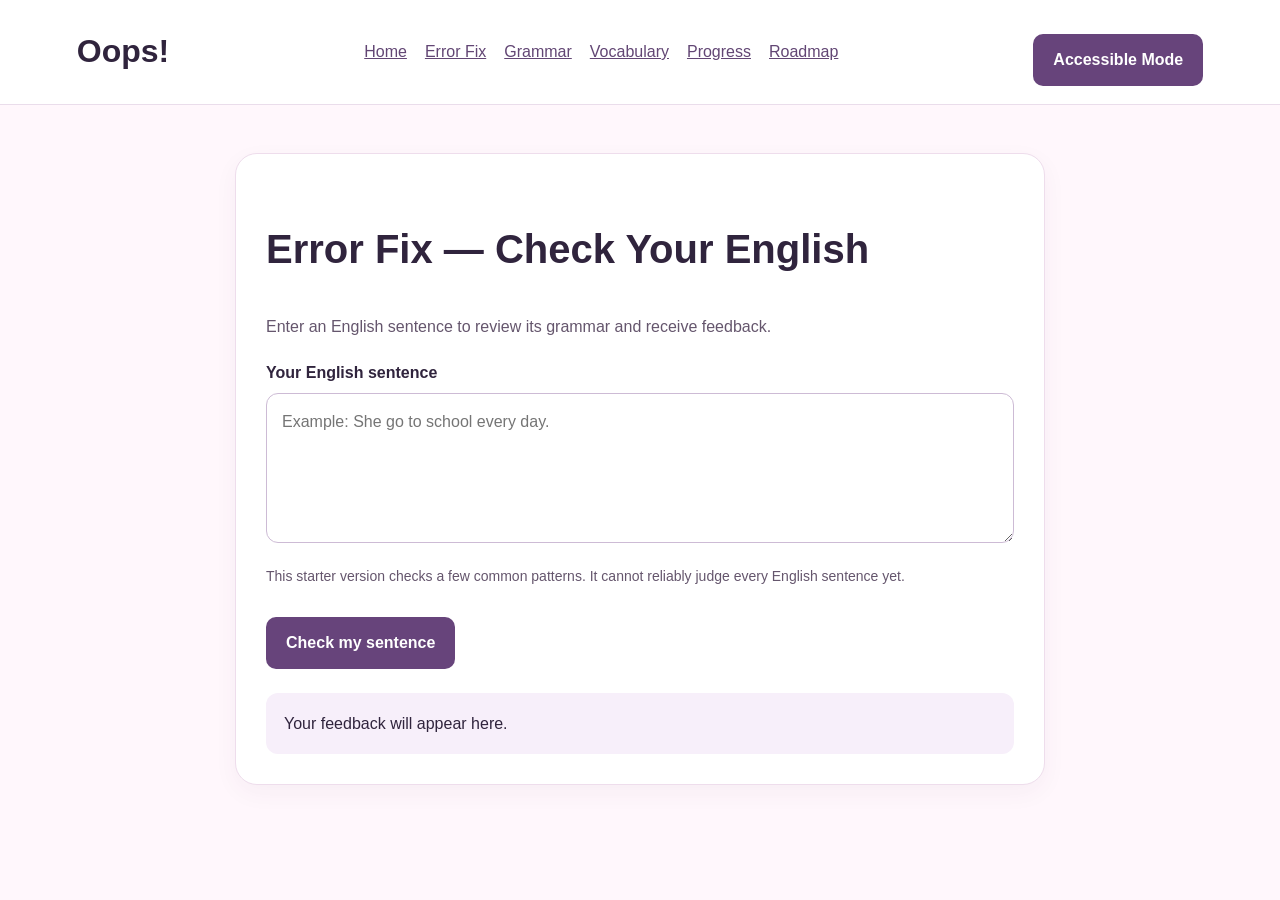
==== error-fix.html @ b67d80d1 "Create error-fix.html" ====
<!DOCTYPE html>
<html lang="en">
<head>
  <meta charset="UTF-8">
  <meta name="viewport" content="width=device-width, initial-scale=1.0">
  <title>Error Fix | Oops!</title>
  <style>
    * { box-sizing: border-box; }
    body {
      margin: 0;
      font-family: Arial, sans-serif;
      color: #30243d;
      background: #fff7fc;
      line-height: 1.6;
    }
    header {
      background: white;
      padding: 18px 6%;
      display: flex;
      justify-content: space-between;
      align-items: center;
      gap: 16px;
      flex-wrap: wrap;
      border-bottom: 1px solid #eaddeb;
    }
    .logo {
      color: #30243d;
      font-size: 32px;
      font-weight: 800;
      text-decoration: none;
    }
    nav { display: flex; gap: 18px; flex-wrap: wrap; }
    nav a { color: #624674; }
    main { max-width: 850px; margin: 48px auto; padding: 0 20px; }
    .panel {
      background: white;
      border: 1px solid #eeddec;
      border-radius: 22px;
      padding: 30px;
      box-shadow: 0 8px 24px #5d31510c;
    }
    h1 { font-size: clamp(28px, 5vw, 40px); }
    .intro { color: #65566d; }
    label { display: block; font-weight: bold; margin: 20px 0 8px; }
    textarea {
      width: 100%;
      min-height: 150px;
      padding: 15px;
      font: inherit;
      border: 1px solid #cdbbd5;
      border-radius: 12px;
      resize: vertical;
    }
    button {
      margin-top: 16px;
      padding: 13px 20px;
      border: 0;
      border-radius: 10px;
      background: #67447b;
      color: white;
      font: inherit;
      font-weight: bold;
      cursor: pointer;
    }
    button:focus-visible, a:focus-visible, textarea:focus-visible {
      outline: 3px solid #df78b0;
      outline-offset: 3px;
    }
    #result {
      margin-top: 24px;
      padding: 18px;
      border-radius: 12px;
      background: #f7effa;
      overflow-wrap: anywhere;
    }
    .note { font-size: 14px; color: #65566d; }
    body.accessible { background: white; color: black; font-size: 18px; }
    body.accessible .panel, body.accessible header { border: 2px solid black; }
    body.accessible a { color: #00008b; }
    body.accessible button { background: black; color: white; }
    @media (max-width: 600px) {
      header { padding: 14px 5%; }
      main { margin: 24px auto; }
      .panel { padding: 20px; }
    }
  </style>
</head>
<body>
  <header>
    <a class="logo" href="index.html">Oops!</a>
    <nav aria-label="Main navigation">
      <a href="index.html">Home</a>
      <a href="error-fix.html" aria-current="page">Error Fix</a>
      <a href="grammar.html">Grammar</a>
      <a href="vocabulary.html">Vocabulary</a>
      <a href="progress.html">Progress</a>
      <a href="roadmap.html">Roadmap</a>
    </nav>
    <button type="button" id="mode" aria-pressed="false">
      Accessible Mode
    </button>
  </header>

  <main>
    <section class="panel">
      <h1>Error Fix — Check Your English</h1>
      <p class="intro">
        Enter an English sentence to review its grammar and receive feedback.
      </p>

      <form id="check-form">
        <label for="sentence">Your English sentence</label>
        <textarea id="sentence" required
          placeholder="Example: She go to school every day."
          aria-describedby="check-note"></textarea>
        <p class="note" id="check-note">
          This starter version checks a few common patterns. It cannot reliably
          judge every English sentence yet.
        </p>
        <button type="submit">Check my sentence</button>
      </form>

      <div id="result" role="status" aria-live="polite">
        Your feedback will appear here.
      </div>
    </section>
  </main>

  <script>
    const form = document.getElementById("check-form");
    const sentence = document.getElementById("sentence");
    const result = document.getElementById("result");

    form.addEventListener("submit", function(event) {
      event.preventDefault();
      const text = sentence.value.trim();

      if (!text) {
        result.textContent = "Please enter an English sentence.";
        return;
      }

      const patterns = [
        {
          regex: /\bshe go\b/i,
          correction: "She goes",
          explanation: "In the present simple, use goes with he, she and it."
        },
        {
          regex: /\bhe go\b/i,
          correction: "He goes",
          explanation: "In the present simple, use goes with he, she and it."
        },
        {
          regex: /\bi am agree\b/i,
          correction: "I agree",
          explanation: "Agree is a verb, so we normally say I agree, not I am agree."
        },
        {
          regex: /\bshe don't\b/i,
          correction: "She doesn't",
          explanation: "Use doesn't with he, she and it in present-simple negatives."
        },
        {
          regex: /\bhe don't\b/i,
          correction: "He doesn't",
          explanation: "Use doesn't with he, she and it in present-simple negatives."
        }
      ];

      const found = patterns.find(item => item.regex.test(text));

      if (found) {
        const corrected = text.replace(found.regex, found.correction);
        result.replaceChildren();

        const heading = document.createElement("strong");
        heading.textContent = "A possible error was found";
        const correctedLine = document.createElement("p");
        correctedLine.textContent = "Suggested correction: " + corrected;
        const explanation = document.createElement("p");
        explanation.textContent = "Explanation: " + found.explanation;

        result.append(heading, correctedLine, explanation);
      } else {
        result.textContent =
          "This starter checker did not detect one of its listed error patterns. " +
          "That does not prove the sentence is correct. A more complete language " +
          "checker is needed to assess arbitrary sentences reliably.";
      }
    });

    document.getElementById("mode").addEventListener("click", function() {
      const enabled = document.body.classList.toggle("accessible");
      this.setAttribute("aria-pressed", String(enabled));
      this.textContent = enabled ? "Normal Mode" : "Accessible Mode";
    });
  </script>
</body>
</html>
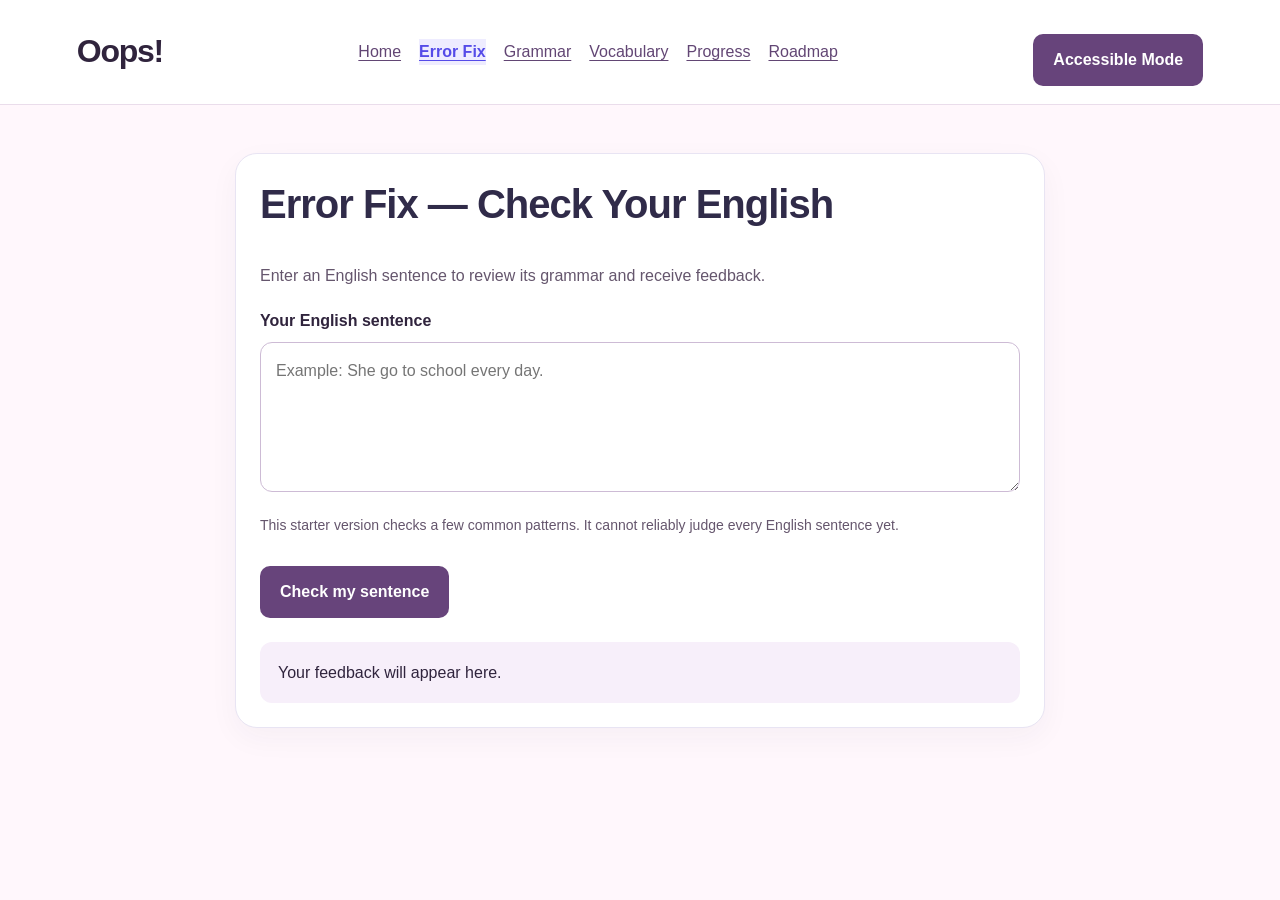
==== commit 2136ce94: "Update error-fix.html" ====
--- a/error-fix.html
+++ b/error-fix.html
@@ -2,6 +2,7 @@
 <!DOCTYPE html>
 <html lang="en">
 <head>
+  <link rel="stylesheet" href="theme.css">
   <meta charset="UTF-8">
   <meta name="viewport" content="width=device-width, initial-scale=1.0">
   <title>Error Fix | Oops!</title>
--- a/theme.css
+++ b/theme.css
@@ -0,0 +1,466 @@
+
+/* Oops! — Unified Design System */
+:root {
+  --primary: #6c63ff;
+  --primary-hover: #554be8;
+  --primary-soft: #eeecff;
+  --ink: #302b49;
+  --muted: #716c83;
+  --card: #ffffff;
+  --page: #faf9ff;
+  --border: #e8e4f3;
+  --mint: #42c9b5;
+  --mint-soft: #e4fbf5;
+  --coral: #ff7a90;
+  --coral-soft: #fff0f4;
+  --yellow-soft: #fff7d6;
+  --blue-soft: #eaf3ff;
+  --radius: 22px;
+  --radius-sm: 14px;
+  --shadow: 0 10px 30px #302b490b;
+  --shadow-hover: 0 14px 34px #302b4918;
+  --content-width: 1100px;
+}
+
+* {
+  box-sizing: border-box;
+}
+
+html {
+  scroll-behavior: smooth;
+  scroll-padding-top: 90px;
+}
+
+body {
+  margin: 0;
+  background: var(--page);
+  color: var(--ink);
+  font-family: "Be Vietnam Pro", system-ui, sans-serif;
+  font-size: 16px;
+  line-height: 1.7;
+}
+
+button,
+input,
+select,
+textarea {
+  font: inherit;
+}
+
+button,
+select,
+input,
+textarea {
+  color: inherit;
+}
+
+button {
+  cursor: pointer;
+}
+
+a {
+  color: var(--primary);
+  text-underline-offset: 3px;
+}
+
+a:hover {
+  color: var(--primary-hover);
+}
+
+:focus-visible {
+  outline: 3px solid #ff8c00;
+  outline-offset: 4px;
+}
+
+img,
+svg,
+video {
+  max-width: 100%;
+}
+
+header {
+  background: #ffffffed;
+  border-bottom: 1px solid var(--border);
+}
+
+.logo {
+  font-family: "Lexend", "Be Vietnam Pro", sans-serif;
+  font-weight: 800;
+  color: var(--primary);
+  letter-spacing: -0.04em;
+}
+
+main {
+  width: min(var(--content-width), 92%);
+  margin: 36px auto 60px;
+}
+
+h1,
+h2,
+h3,
+h4 {
+  font-family: "Lexend", "Be Vietnam Pro", sans-serif;
+  color: var(--ink);
+  line-height: 1.3;
+  letter-spacing: -0.025em;
+}
+
+h1 {
+  font-size: clamp(30px, 5vw, 44px);
+  margin-top: 0;
+}
+
+h2 {
+  font-size: clamp(23px, 3vw, 30px);
+}
+
+h3 {
+  font-size: 20px;
+}
+
+p {
+  overflow-wrap: anywhere;
+}
+
+.hero {
+  background: linear-gradient(135deg, var(--primary-soft), var(--coral-soft));
+  border: 1px solid #ffffff;
+  border-radius: 26px;
+  padding: 32px;
+  margin-bottom: 26px;
+}
+
+.panel,
+.card,
+section.panel {
+  background: var(--card);
+  border: 1px solid var(--border);
+  border-radius: var(--radius);
+  padding: 24px;
+  margin: 20px 0;
+  box-shadow: var(--shadow);
+}
+
+button,
+.primary,
+.btn {
+  border-radius: 999px;
+  transition:
+    background-color 0.2s ease,
+    color 0.2s ease,
+    border-color 0.2s ease,
+    box-shadow 0.2s ease,
+    transform 0.2s ease;
+}
+
+button:hover,
+.primary:hover,
+.btn:hover {
+  transform: translateY(-1px);
+}
+
+.primary,
+button.primary,
+.btn-primary {
+  display: inline-flex;
+  align-items: center;
+  justify-content: center;
+  gap: 8px;
+  background: var(--primary);
+  color: #fff;
+  border: 1px solid var(--primary);
+  padding: 12px 20px;
+  font-weight: 800;
+  text-decoration: none;
+}
+
+.primary:hover,
+button.primary:hover,
+.btn-primary:hover {
+  background: var(--primary-hover);
+  border-color: var(--primary-hover);
+  color: #fff;
+}
+
+button:disabled,
+input:disabled,
+select:disabled,
+textarea:disabled {
+  cursor: not-allowed;
+  opacity: 0.65;
+}
+
+select,
+input:not([type="checkbox"]):not([type="radio"]):not([type="range"]):not([type="color"]):not([type="file"]),
+textarea {
+  max-width: 100%;
+  background: #fff;
+  border: 1px solid var(--border);
+  border-radius: 12px;
+  padding: 11px 13px;
+}
+
+select {
+  min-height: 44px;
+}
+
+textarea {
+  width: 100%;
+  resize: vertical;
+}
+
+input[type="checkbox"],
+input[type="radio"] {
+  accent-color: var(--primary);
+}
+
+label {
+  cursor: pointer;
+}
+
+footer {
+  text-align: center;
+  padding: 26px;
+  color: var(--muted);
+}
+
+/* Common learning cards and topic lists */
+.grid,
+.cards,
+.card-grid,
+.topic-grid {
+  gap: 18px;
+}
+
+.card,
+.topic,
+.lesson-card,
+.feature-card,
+.stat-card {
+  transition:
+    border-color 0.2s ease,
+    box-shadow 0.2s ease,
+    transform 0.2s ease;
+}
+
+.card:hover,
+.topic:hover,
+.lesson-card:hover,
+.feature-card:hover {
+  border-color: #c9c3ff;
+  box-shadow: var(--shadow-hover);
+}
+
+.topic,
+.lesson-card,
+.feature-card,
+.stat-card {
+  border: 1px solid var(--border);
+  border-radius: var(--radius-sm);
+  background: var(--card);
+  padding: 18px;
+}
+
+.topic {
+  color: var(--ink);
+}
+
+.topic[aria-pressed="true"],
+.topic.active,
+nav a[aria-current="page"] {
+  background: var(--primary-soft);
+  border-color: var(--primary);
+  color: var(--primary-hover);
+  font-weight: 800;
+}
+
+.badge,
+.tag,
+.level-badge {
+  display: inline-flex;
+  align-items: center;
+  width: fit-content;
+  border-radius: 999px;
+  padding: 4px 11px;
+  background: var(--primary-soft);
+  color: var(--primary-hover);
+  font-size: 0.85rem;
+  font-weight: 700;
+}
+
+.muted,
+.description,
+.subtitle {
+  color: var(--muted);
+}
+
+/* Quiz and feedback */
+.question,
+fieldset.question {
+  min-width: 0;
+  border: 1px solid var(--border);
+  border-radius: var(--radius-sm);
+  padding: 18px;
+  margin: 18px 0;
+  background: #fff;
+}
+
+.question legend {
+  padding: 0 6px;
+  font-weight: 800;
+}
+
+.answers {
+  display: grid;
+  gap: 10px;
+}
+
+.answer {
+  display: flex;
+  align-items: flex-start;
+  gap: 10px;
+  border: 1px solid var(--border);
+  border-radius: 12px;
+  padding: 12px 14px;
+  background: #fff;
+}
+
+.answer:has(input:checked) {
+  border-color: var(--primary);
+  background: var(--primary-soft);
+}
+
+.question-feedback {
+  margin-bottom: 0;
+  padding: 12px 14px;
+  border-radius: 12px;
+  background: var(--blue-soft);
+}
+
+.question.correct {
+  border-color: #168568;
+}
+
+.question.incorrect {
+  border-color: #c2415d;
+}
+
+.results,
+#results {
+  border-radius: var(--radius-sm);
+  padding: 16px;
+  background: var(--mint-soft);
+  color: #145c50;
+  font-weight: 800;
+}
+
+/* Accessible mode: preserve strong contrast and keyboard focus */
+body.accessible {
+  background: #fff;
+  color: #000;
+  font-size: 19px;
+  line-height: 1.9;
+}
+
+body.accessible header,
+body.accessible .hero,
+body.accessible .panel,
+body.accessible .card,
+body.accessible section.panel,
+body.accessible .topic,
+body.accessible .lesson-card,
+body.accessible .feature-card,
+body.accessible .stat-card,
+body.accessible .question,
+body.accessible .answer {
+  background: #fff;
+  color: #000;
+  border: 2px solid #000;
+  box-shadow: none;
+}
+
+body.accessible h1,
+body.accessible h2,
+body.accessible h3,
+body.accessible h4,
+body.accessible .logo,
+body.accessible .muted,
+body.accessible .description,
+body.accessible .subtitle {
+  color: #000;
+}
+
+body.accessible a {
+  color: #000;
+  text-decoration: underline;
+}
+
+body.accessible button,
+body.accessible .primary,
+body.accessible .btn,
+body.accessible select,
+body.accessible input,
+body.accessible textarea {
+  border: 2px solid #000;
+}
+
+body.accessible button,
+body.accessible .primary,
+body.accessible .btn-primary {
+  background: #000;
+  color: #fff;
+}
+
+body.accessible .topic[aria-pressed="true"],
+body.accessible .topic.active,
+body.accessible .answer:has(input:checked) {
+  background: #eee;
+  color: #000;
+  outline: 2px solid #000;
+}
+
+body.accessible .question-feedback,
+body.accessible .results,
+body.accessible #results {
+  background: #fff;
+  color: #000;
+  border: 2px solid #000;
+}
+
+/* Respect reduced-motion preferences */
+@media (prefers-reduced-motion: reduce) {
+  *,
+  *::before,
+  *::after {
+    scroll-behavior: auto !important;
+    transition-duration: 0.01ms !important;
+    animation-duration: 0.01ms !important;
+    animation-iteration-count: 1 !important;
+  }
+}
+
+@media (max-width: 600px) {
+  main {
+    width: 94%;
+    margin-top: 20px;
+  }
+
+  .hero,
+  .panel,
+  .card,
+  section.panel {
+    padding: 18px;
+    border-radius: 18px;
+  }
+
+  button,
+  .primary,
+  .btn {
+    max-width: 100%;
+  }
+
+  .question,
+  fieldset.question {
+    padding: 14px;
+  }
+}
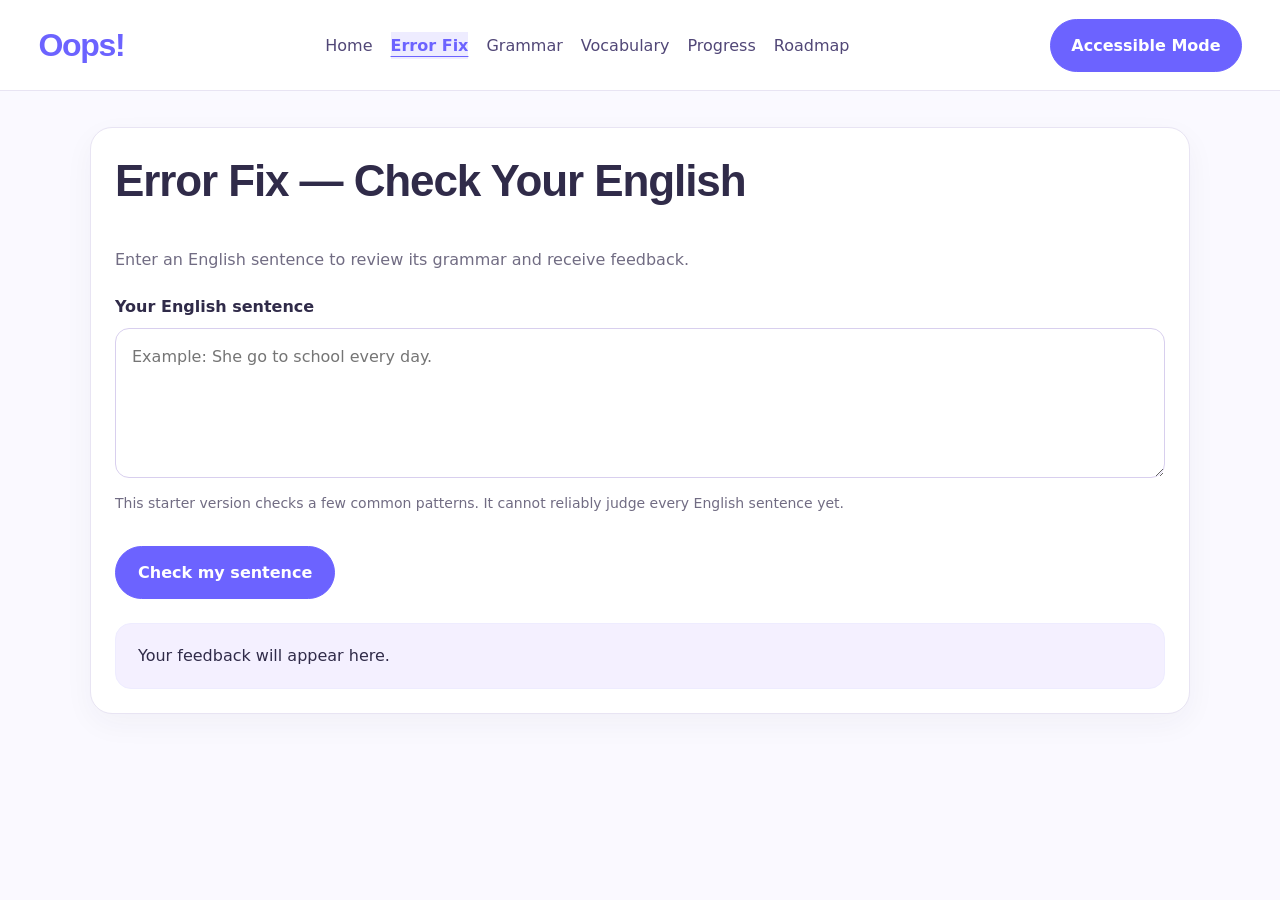
==== commit 0f5b2be4: "Update error-fix.html" ====
--- a/error-fix.html
+++ b/error-fix.html
@@ -6,86 +6,249 @@
   <meta charset="UTF-8">
   <meta name="viewport" content="width=device-width, initial-scale=1.0">
   <title>Error Fix | Oops!</title>
-  <style>
-    * { box-sizing: border-box; }
-    body {
-      margin: 0;
-      font-family: Arial, sans-serif;
-      color: #30243d;
-      background: #fff7fc;
-      line-height: 1.6;
-    }
+ 
+<style>
+  /* Oops! Error Fix — shared visual system */
+  * {
+    box-sizing: border-box;
+  }
+
+  html {
+    scroll-behavior: smooth;
+  }
+
+  body {
+    margin: 0;
+    background: #faf9ff;
+    color: #302b49;
+    font-family: "Be Vietnam Pro", system-ui, sans-serif;
+    line-height: 1.7;
+  }
+
+  header {
+    background: #ffffffed;
+    border-bottom: 1px solid #e8e4f3;
+    padding: 18px 3%;
+    display: flex;
+    justify-content: space-between;
+    align-items: center;
+    gap: 20px;
+    flex-wrap: wrap;
+  }
+
+  .logo {
+    font-family: "Lexend", "Be Vietnam Pro", sans-serif;
+    color: #6c63ff;
+    font-size: 32px;
+    font-weight: 800;
+    text-decoration: none;
+  }
+
+  nav {
+    display: flex;
+    align-items: center;
+    justify-content: center;
+    gap: 18px;
+    flex-wrap: wrap;
+  }
+
+  nav a {
+    color: #514777;
+    text-decoration: none;
+    font-weight: 500;
+  }
+
+  nav a:hover,
+  nav a[aria-current="page"] {
+    color: #6c63ff;
+    text-decoration: underline;
+    text-underline-offset: 5px;
+    font-weight: 800;
+  }
+
+  #mode {
+    margin: 0;
+    padding: 12px 20px;
+    border: 1px solid #6c63ff;
+    border-radius: 999px;
+    background: #6c63ff;
+    color: #fff;
+    font: inherit;
+    font-weight: 800;
+    cursor: pointer;
+  }
+
+  main {
+    width: min(1100px, 92%);
+    margin: 36px auto 60px;
+  }
+
+  .panel {
+    background: #fff;
+    border: 1px solid #e8e4f3;
+    border-radius: 22px;
+    padding: 28px;
+    box-shadow: 0 10px 30px #302b490b;
+  }
+
+  h1,
+  h2,
+  h3 {
+    font-family: "Lexend", "Be Vietnam Pro", sans-serif;
+    line-height: 1.3;
+  }
+
+  h1 {
+    margin-top: 0;
+    font-size: clamp(30px, 5vw, 44px);
+  }
+
+  .intro {
+    color: #716c83;
+  }
+
+  label {
+    display: block;
+    margin: 20px 0 8px;
+    font-weight: 800;
+  }
+
+  textarea {
+    display: block;
+    width: 100%;
+    min-height: 150px;
+    padding: 14px 16px;
+    border: 1px solid #d8cfee;
+    border-radius: 14px;
+    background: #fff;
+    color: #302b49;
+    font: inherit;
+    resize: vertical;
+  }
+
+  .note {
+    color: #716c83;
+    font-size: 14px;
+  }
+
+  #check-form button {
+    margin-top: 16px;
+    padding: 12px 22px;
+    border: 1px solid #6c63ff;
+    border-radius: 999px;
+    background: #6c63ff;
+    color: #fff;
+    font: inherit;
+    font-weight: 800;
+    cursor: pointer;
+  }
+
+  #mode:hover,
+  #check-form button:hover {
+    filter: brightness(0.95);
+    transform: translateY(-1px);
+  }
+
+  #result {
+    margin-top: 24px;
+    padding: 18px 22px;
+    border: 1px solid #eeecff;
+    border-radius: 16px;
+    background: #f4f0ff;
+    color: #302b49;
+    overflow-wrap: anywhere;
+  }
+
+  button:focus-visible,
+  a:focus-visible,
+  textarea:focus-visible {
+    outline: 3px solid #ff8c00;
+    outline-offset: 4px;
+  }
+
+  /* Accessible Mode */
+  body.accessible {
+    background: #fff;
+    color: #000;
+    font-size: 19px;
+    line-height: 1.9;
+  }
+
+  body.accessible header,
+  body.accessible .panel,
+  body.accessible #result {
+    background: #fff;
+    color: #000;
+    border: 2px solid #000;
+    box-shadow: none;
+  }
+
+  body.accessible .logo,
+  body.accessible nav a,
+  body.accessible .intro,
+  body.accessible .note {
+    color: #000;
+  }
+
+  body.accessible nav a {
+    text-decoration: underline;
+  }
+
+  body.accessible textarea {
+    background: #fff;
+    color: #000;
+    border: 2px solid #000;
+  }
+
+  body.accessible #mode,
+  body.accessible #check-form button {
+    background: #000;
+    color: #fff;
+    border: 2px solid #000;
+  }
+
+  body.accessible #result {
+    background: #fff;
+  }
+
+  @media (max-width: 700px) {
     header {
-      background: white;
-      padding: 18px 6%;
-      display: flex;
-      justify-content: space-between;
-      align-items: center;
-      gap: 16px;
-      flex-wrap: wrap;
-      border-bottom: 1px solid #eaddeb;
-    }
-    .logo {
-      color: #30243d;
-      font-size: 32px;
-      font-weight: 800;
-      text-decoration: none;
-    }
-    nav { display: flex; gap: 18px; flex-wrap: wrap; }
-    nav a { color: #624674; }
-    main { max-width: 850px; margin: 48px auto; padding: 0 20px; }
+      padding: 16px 5%;
+    }
+
+    nav {
+      justify-content: flex-start;
+      gap: 12px;
+    }
+
+    main {
+      width: 94%;
+      margin-top: 22px;
+    }
+
     .panel {
-      background: white;
-      border: 1px solid #eeddec;
-      border-radius: 22px;
-      padding: 30px;
-      box-shadow: 0 8px 24px #5d31510c;
-    }
-    h1 { font-size: clamp(28px, 5vw, 40px); }
-    .intro { color: #65566d; }
-    label { display: block; font-weight: bold; margin: 20px 0 8px; }
-    textarea {
-      width: 100%;
-      min-height: 150px;
-      padding: 15px;
-      font: inherit;
-      border: 1px solid #cdbbd5;
-      border-radius: 12px;
-      resize: vertical;
-    }
-    button {
-      margin-top: 16px;
-      padding: 13px 20px;
-      border: 0;
-      border-radius: 10px;
-      background: #67447b;
-      color: white;
-      font: inherit;
-      font-weight: bold;
-      cursor: pointer;
-    }
-    button:focus-visible, a:focus-visible, textarea:focus-visible {
-      outline: 3px solid #df78b0;
-      outline-offset: 3px;
-    }
-    #result {
-      margin-top: 24px;
-      padding: 18px;
-      border-radius: 12px;
-      background: #f7effa;
-      overflow-wrap: anywhere;
-    }
-    .note { font-size: 14px; color: #65566d; }
-    body.accessible { background: white; color: black; font-size: 18px; }
-    body.accessible .panel, body.accessible header { border: 2px solid black; }
-    body.accessible a { color: #00008b; }
-    body.accessible button { background: black; color: white; }
-    @media (max-width: 600px) {
-      header { padding: 14px 5%; }
-      main { margin: 24px auto; }
-      .panel { padding: 20px; }
-    }
-  </style>
+      padding: 20px;
+    }
+
+    #mode {
+      max-width: 100%;
+    }
+  }
+
+  @media (prefers-reduced-motion: reduce) {
+    html {
+      scroll-behavior: auto;
+    }
+
+    *,
+    *::before,
+    *::after {
+      transition: none !important;
+      animation: none !important;
+    }
+  }
+</style>
+
 </head>
 <body>
   <header>
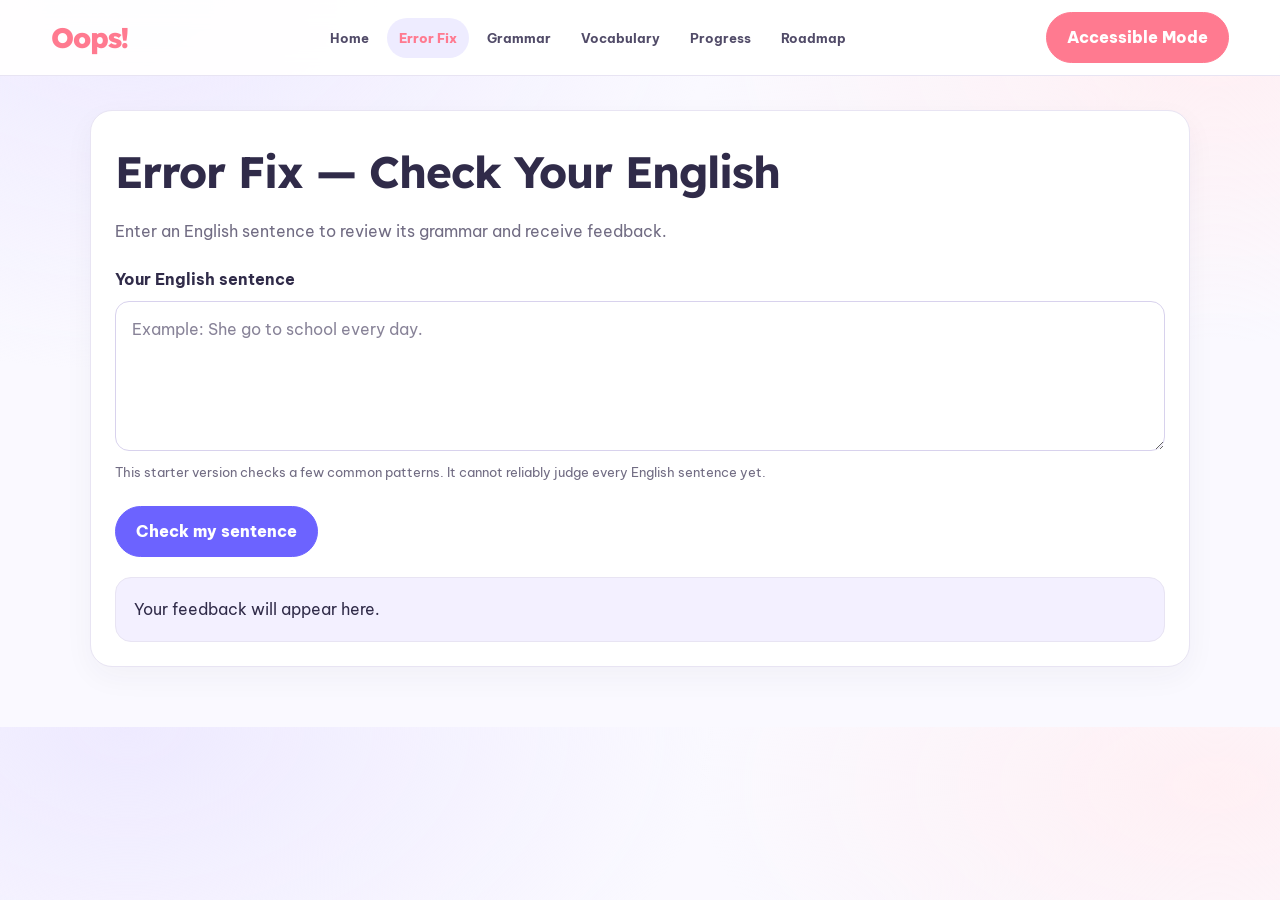
==== commit 8f6b6bf2: "Update error-fix.html" ====
--- a/error-fix.html
+++ b/error-fix.html
@@ -1,254 +1,306 @@
 
 <!DOCTYPE html>
 <html lang="en">
+
 <head>
-  <link rel="stylesheet" href="theme.css">
   <meta charset="UTF-8">
   <meta name="viewport" content="width=device-width, initial-scale=1.0">
   <title>Error Fix | Oops!</title>
- 
-<style>
-  /* Oops! Error Fix — shared visual system */
-  * {
-    box-sizing: border-box;
-  }
-
-  html {
-    scroll-behavior: smooth;
-  }
-
-  body {
-    margin: 0;
-    background: #faf9ff;
-    color: #302b49;
-    font-family: "Be Vietnam Pro", system-ui, sans-serif;
-    line-height: 1.7;
-  }
-
-  header {
-    background: #ffffffed;
-    border-bottom: 1px solid #e8e4f3;
-    padding: 18px 3%;
-    display: flex;
-    justify-content: space-between;
-    align-items: center;
-    gap: 20px;
-    flex-wrap: wrap;
-  }
-
-  .logo {
-    font-family: "Lexend", "Be Vietnam Pro", sans-serif;
-    color: #6c63ff;
-    font-size: 32px;
-    font-weight: 800;
-    text-decoration: none;
-  }
-
-  nav {
-    display: flex;
-    align-items: center;
-    justify-content: center;
-    gap: 18px;
-    flex-wrap: wrap;
-  }
-
-  nav a {
-    color: #514777;
-    text-decoration: none;
-    font-weight: 500;
-  }
-
-  nav a:hover,
-  nav a[aria-current="page"] {
-    color: #6c63ff;
-    text-decoration: underline;
-    text-underline-offset: 5px;
-    font-weight: 800;
-  }
-
-  #mode {
-    margin: 0;
-    padding: 12px 20px;
-    border: 1px solid #6c63ff;
-    border-radius: 999px;
-    background: #6c63ff;
-    color: #fff;
-    font: inherit;
-    font-weight: 800;
-    cursor: pointer;
-  }
-
-  main {
-    width: min(1100px, 92%);
-    margin: 36px auto 60px;
-  }
-
-  .panel {
-    background: #fff;
-    border: 1px solid #e8e4f3;
-    border-radius: 22px;
-    padding: 28px;
-    box-shadow: 0 10px 30px #302b490b;
-  }
-
-  h1,
-  h2,
-  h3 {
-    font-family: "Lexend", "Be Vietnam Pro", sans-serif;
-    line-height: 1.3;
-  }
-
-  h1 {
-    margin-top: 0;
-    font-size: clamp(30px, 5vw, 44px);
-  }
-
-  .intro {
-    color: #716c83;
-  }
-
-  label {
-    display: block;
-    margin: 20px 0 8px;
-    font-weight: 800;
-  }
-
-  textarea {
-    display: block;
-    width: 100%;
-    min-height: 150px;
-    padding: 14px 16px;
-    border: 1px solid #d8cfee;
-    border-radius: 14px;
-    background: #fff;
-    color: #302b49;
-    font: inherit;
-    resize: vertical;
-  }
-
-  .note {
-    color: #716c83;
-    font-size: 14px;
-  }
-
-  #check-form button {
-    margin-top: 16px;
-    padding: 12px 22px;
-    border: 1px solid #6c63ff;
-    border-radius: 999px;
-    background: #6c63ff;
-    color: #fff;
-    font: inherit;
-    font-weight: 800;
-    cursor: pointer;
-  }
-
-  #mode:hover,
-  #check-form button:hover {
-    filter: brightness(0.95);
-    transform: translateY(-1px);
-  }
-
-  #result {
-    margin-top: 24px;
-    padding: 18px 22px;
-    border: 1px solid #eeecff;
-    border-radius: 16px;
-    background: #f4f0ff;
-    color: #302b49;
-    overflow-wrap: anywhere;
-  }
-
-  button:focus-visible,
-  a:focus-visible,
-  textarea:focus-visible {
-    outline: 3px solid #ff8c00;
-    outline-offset: 4px;
-  }
-
-  /* Accessible Mode */
-  body.accessible {
-    background: #fff;
-    color: #000;
-    font-size: 19px;
-    line-height: 1.9;
-  }
-
-  body.accessible header,
-  body.accessible .panel,
-  body.accessible #result {
-    background: #fff;
-    color: #000;
-    border: 2px solid #000;
-    box-shadow: none;
-  }
-
-  body.accessible .logo,
-  body.accessible nav a,
-  body.accessible .intro,
-  body.accessible .note {
-    color: #000;
-  }
-
-  body.accessible nav a {
-    text-decoration: underline;
-  }
-
-  body.accessible textarea {
-    background: #fff;
-    color: #000;
-    border: 2px solid #000;
-  }
-
-  body.accessible #mode,
-  body.accessible #check-form button {
-    background: #000;
-    color: #fff;
-    border: 2px solid #000;
-  }
-
-  body.accessible #result {
-    background: #fff;
-  }
-
-  @media (max-width: 700px) {
+
+  <link rel="preconnect" href="https://fonts.googleapis.com">
+  <link rel="preconnect" href="https://fonts.gstatic.com" crossorigin>
+  <link href="https://fonts.googleapis.com/css2?family=Be+Vietnam+Pro:wght@400;500;600;700;800&family=Lexend:wght@400;500;600;700;800&display=swap" rel="stylesheet">
+
+  <link rel="stylesheet" href="theme.css">
+
+  <style>
+    :root {
+      --purple: #6c63ff;
+      --pink: #ff7a90;
+      --mint: #42c9b5;
+      --ink: #302b49;
+      --muted: #716c83;
+      --paper: #ffffff;
+      --bg: #faf9ff;
+      --border: #e8e4f3;
+      --radius: 22px;
+    }
+
+    * { box-sizing: border-box; }
+
+    html { scroll-behavior: smooth; }
+
+    body {
+      margin: 0;
+      font-family: "Be Vietnam Pro", system-ui, sans-serif;
+      color: var(--ink);
+      background:
+        radial-gradient(ellipse at 10% 0%, #eeeaff 0, transparent 36%),
+        radial-gradient(ellipse at 95% 8%, #fff0f4 0, transparent 30%),
+        var(--bg);
+      line-height: 1.7;
+    }
+
+    button, input, textarea { font: inherit; }
+
+    button, a { -webkit-tap-highlight-color: transparent; }
+
+    a { color: var(--purple); }
+
+    button:focus-visible,
+    a:focus-visible,
+    textarea:focus-visible {
+      outline: 3px solid #d97706;
+      outline-offset: 3px;
+    }
+
     header {
-      padding: 16px 5%;
+      position: sticky;
+      top: 0;
+      z-index: 20;
+      min-height: 76px;
+      background: rgba(255,255,255,.94);
+      backdrop-filter: blur(12px);
+      border-bottom: 1px solid var(--border);
+      padding: 12px max(4%, calc((100% - 1200px)/2));
+      display: flex;
+      align-items: center;
+      justify-content: space-between;
+      gap: 18px;
+      flex-wrap: wrap;
+    }
+
+    .logo {
+      flex: 0 0 auto;
+      font-family: "Lexend", sans-serif;
+      font-size: 28px;
+      line-height: 1;
+      font-weight: 800;
+      letter-spacing: -1.2px;
+      color: var(--pink);
+      text-decoration: none;
     }
 
     nav {
-      justify-content: flex-start;
-      gap: 12px;
+      display: flex;
+      align-items: center;
+      justify-content: center;
+      flex: 1 1 500px;
+      gap: 6px;
+      flex-wrap: wrap;
+    }
+
+    nav a {
+      display: inline-flex;
+      align-items: center;
+      min-height: 40px;
+      padding: 8px 12px;
+      border-radius: 999px;
+      color: #514b68;
+      text-decoration: none;
+      font-size: 13px;
+      font-weight: 700;
+      white-space: nowrap;
+    }
+
+    nav a:hover,
+    nav a[aria-current="page"] {
+      background: #eeecff;
+      color: var(--pink);
+    }
+
+    #mode {
+      display: inline-flex;
+      align-items: center;
+      justify-content: center;
+      min-height: 46px;
+      padding: 11px 20px;
+      border: 1px solid var(--pink);
+      border-radius: 999px;
+      background: var(--pink);
+      color: white;
+      font-weight: 800;
+      cursor: pointer;
+      margin: 0;
+      transition: transform .18s, filter .18s;
+    }
+
+    #mode:hover {
+      filter: brightness(.96);
+      transform: translateY(-1px);
     }
 
     main {
-      width: 94%;
-      margin-top: 22px;
+      width: min(1100px, 92%);
+      margin: 34px auto 60px;
     }
 
     .panel {
-      padding: 20px;
-    }
-
-    #mode {
-      max-width: 100%;
-    }
-  }
-
-  @media (prefers-reduced-motion: reduce) {
-    html {
-      scroll-behavior: auto;
-    }
-
-    *,
-    *::before,
-    *::after {
-      transition: none !important;
-      animation: none !important;
-    }
-  }
-</style>
-
+      background: var(--paper);
+      border: 1px solid var(--border);
+      border-radius: var(--radius);
+      padding: clamp(18px, 3vw, 30px);
+      margin: 20px 0;
+      box-shadow: 0 12px 34px #302b490c;
+    }
+
+    h1, h2, h3 {
+      font-family: "Lexend", "Be Vietnam Pro", sans-serif;
+      line-height: 1.3;
+    }
+
+    h1 {
+      font-size: clamp(30px, 5vw, 44px);
+      margin: 8px 0 18px;
+      letter-spacing: -1px;
+    }
+
+    .intro { color: var(--muted); }
+
+    label {
+      display: block;
+      font-weight: 700;
+      margin: 20px 0 8px;
+    }
+
+    textarea {
+      display: block;
+      width: 100%;
+      min-height: 150px;
+      padding: 14px 16px;
+      border: 1px solid #d8d2ed;
+      border-radius: 14px;
+      background: #fff;
+      color: var(--ink);
+      font: inherit;
+      resize: vertical;
+    }
+
+    textarea::placeholder { color: #888398; }
+
+    .note {
+      color: var(--muted);
+      font-size: 13px;
+      margin-top: 10px;
+    }
+
+    #check-form button {
+      display: inline-flex;
+      justify-content: center;
+      align-items: center;
+      min-height: 46px;
+      padding: 11px 20px;
+      border: 1px solid var(--purple);
+      border-radius: 999px;
+      background: var(--purple);
+      color: white;
+      font-weight: 800;
+      cursor: pointer;
+      margin: 10px 8px 0 0;
+      transition: transform .18s, filter .18s;
+    }
+
+    #check-form button:hover {
+      filter: brightness(.96);
+      transform: translateY(-1px);
+    }
+
+    #result {
+      margin-top: 20px;
+      padding: 18px;
+      border-radius: 16px;
+      background: #f3f0ff;
+      border: 1px solid var(--border);
+      color: var(--ink);
+      overflow-wrap: anywhere;
+    }
+
+    body.accessible {
+      background: #fff !important;
+      color: #111 !important;
+      font-size: 19px;
+      line-height: 1.9;
+    }
+
+    body.accessible header,
+    body.accessible .panel,
+    body.accessible #result {
+      background: #fff !important;
+      color: #111 !important;
+      border: 2px solid #111 !important;
+      box-shadow: none !important;
+    }
+
+    body.accessible nav a,
+    body.accessible .logo,
+    body.accessible a {
+      color: #111 !important;
+      text-decoration: underline;
+    }
+
+    body.accessible textarea {
+      background: #fff;
+      color: #111;
+      border: 2px solid #111;
+    }
+
+    body.accessible #mode,
+    body.accessible #check-form button {
+      background: #111 !important;
+      color: #fff !important;
+      border: 2px solid #111 !important;
+    }
+
+    body.accessible .intro,
+    body.accessible .note {
+      color: #333 !important;
+    }
+
+    @media (max-width: 820px) {
+      header { justify-content: center; }
+      nav { order: 3; flex-basis: 100%; }
+    }
+
+    @media (max-width: 600px) {
+      header {
+        position: static;
+        padding: 14px 4%;
+        gap: 12px;
+      }
+
+      .logo { font-size: 26px; }
+
+      nav { gap: 2px; }
+
+      nav a {
+        font-size: 12px;
+        padding: 7px 9px;
+      }
+
+      main {
+        width: 94%;
+        margin: 20px auto 40px;
+      }
+
+      .panel {
+        padding: 19px;
+        border-radius: 20px;
+      }
+
+      #check-form button {
+        width: 100%;
+        margin-right: 0;
+      }
+    }
+
+    @media (prefers-reduced-motion: reduce) {
+      html { scroll-behavior: auto; }
+      *, *::before, *::after {
+        transition: none !important;
+        animation: none !important;
+      }
+    }
+  </style>
 </head>
 <body>
   <header>
